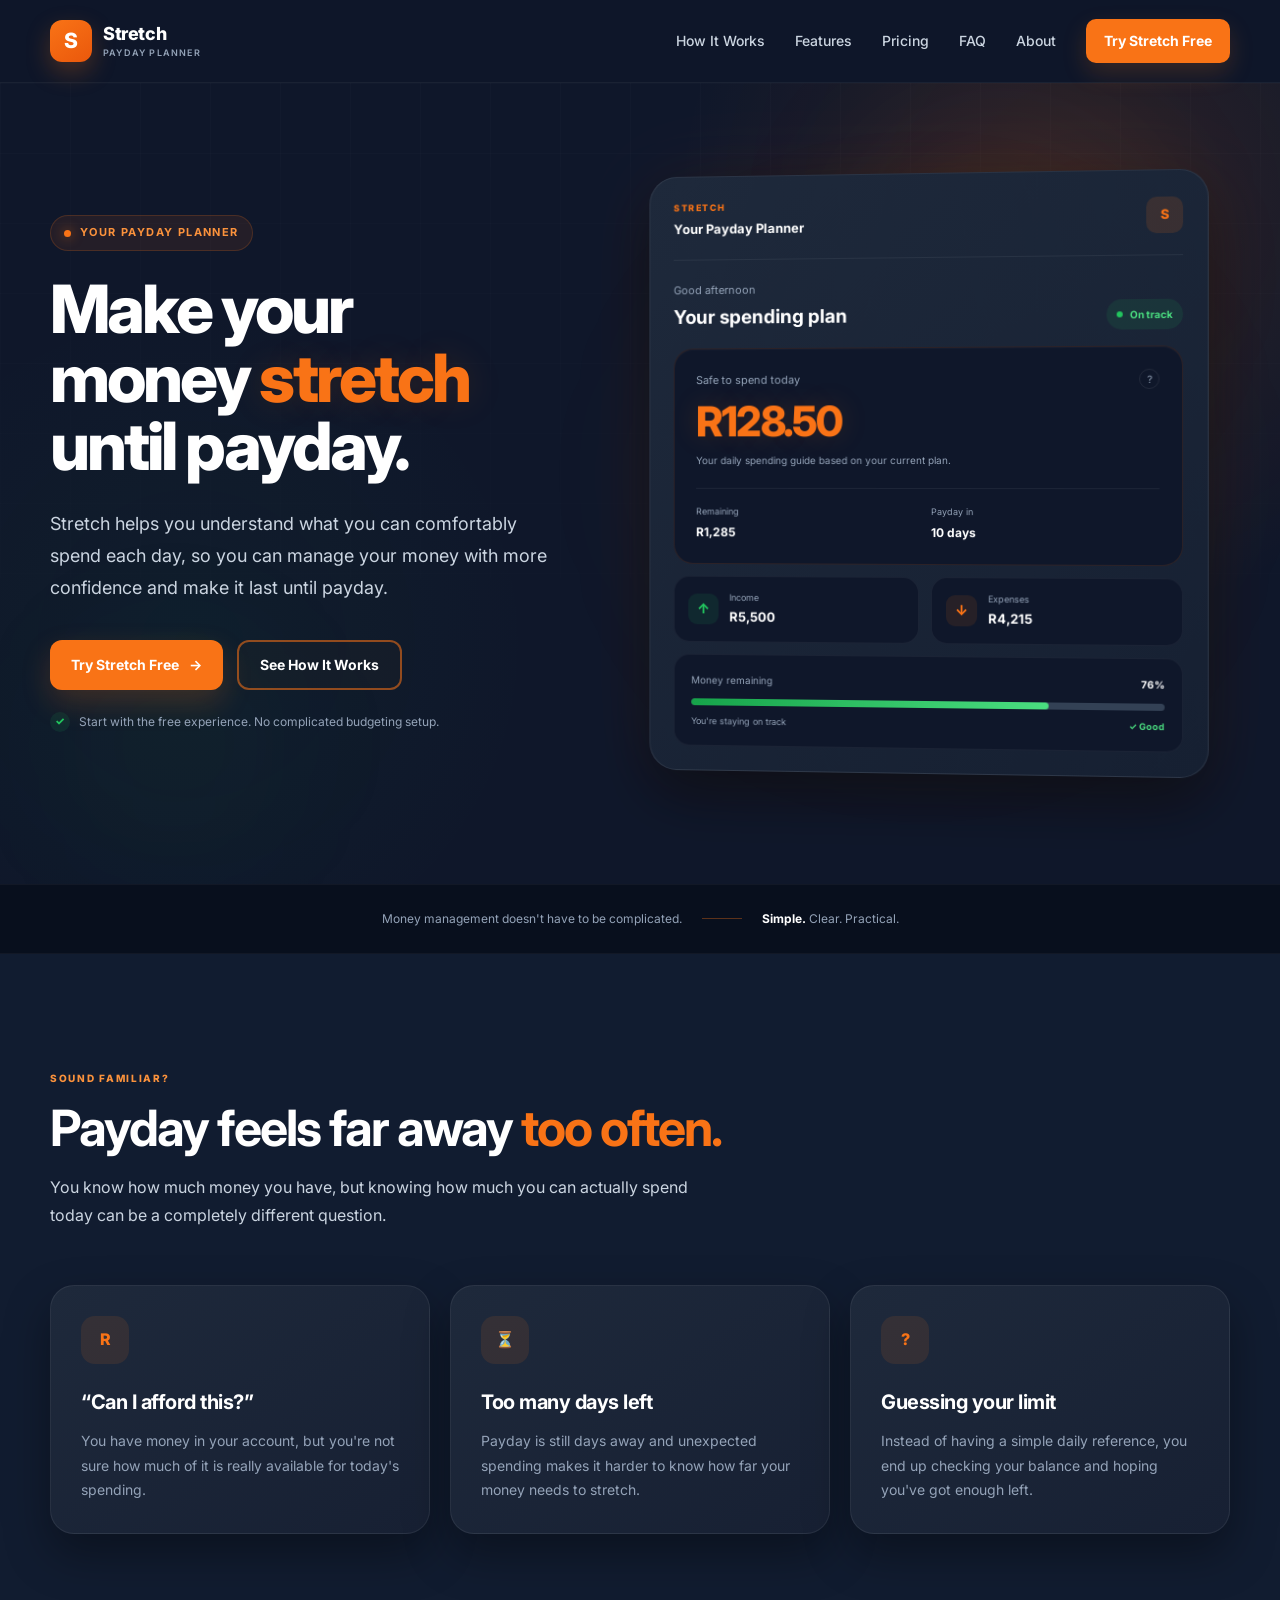
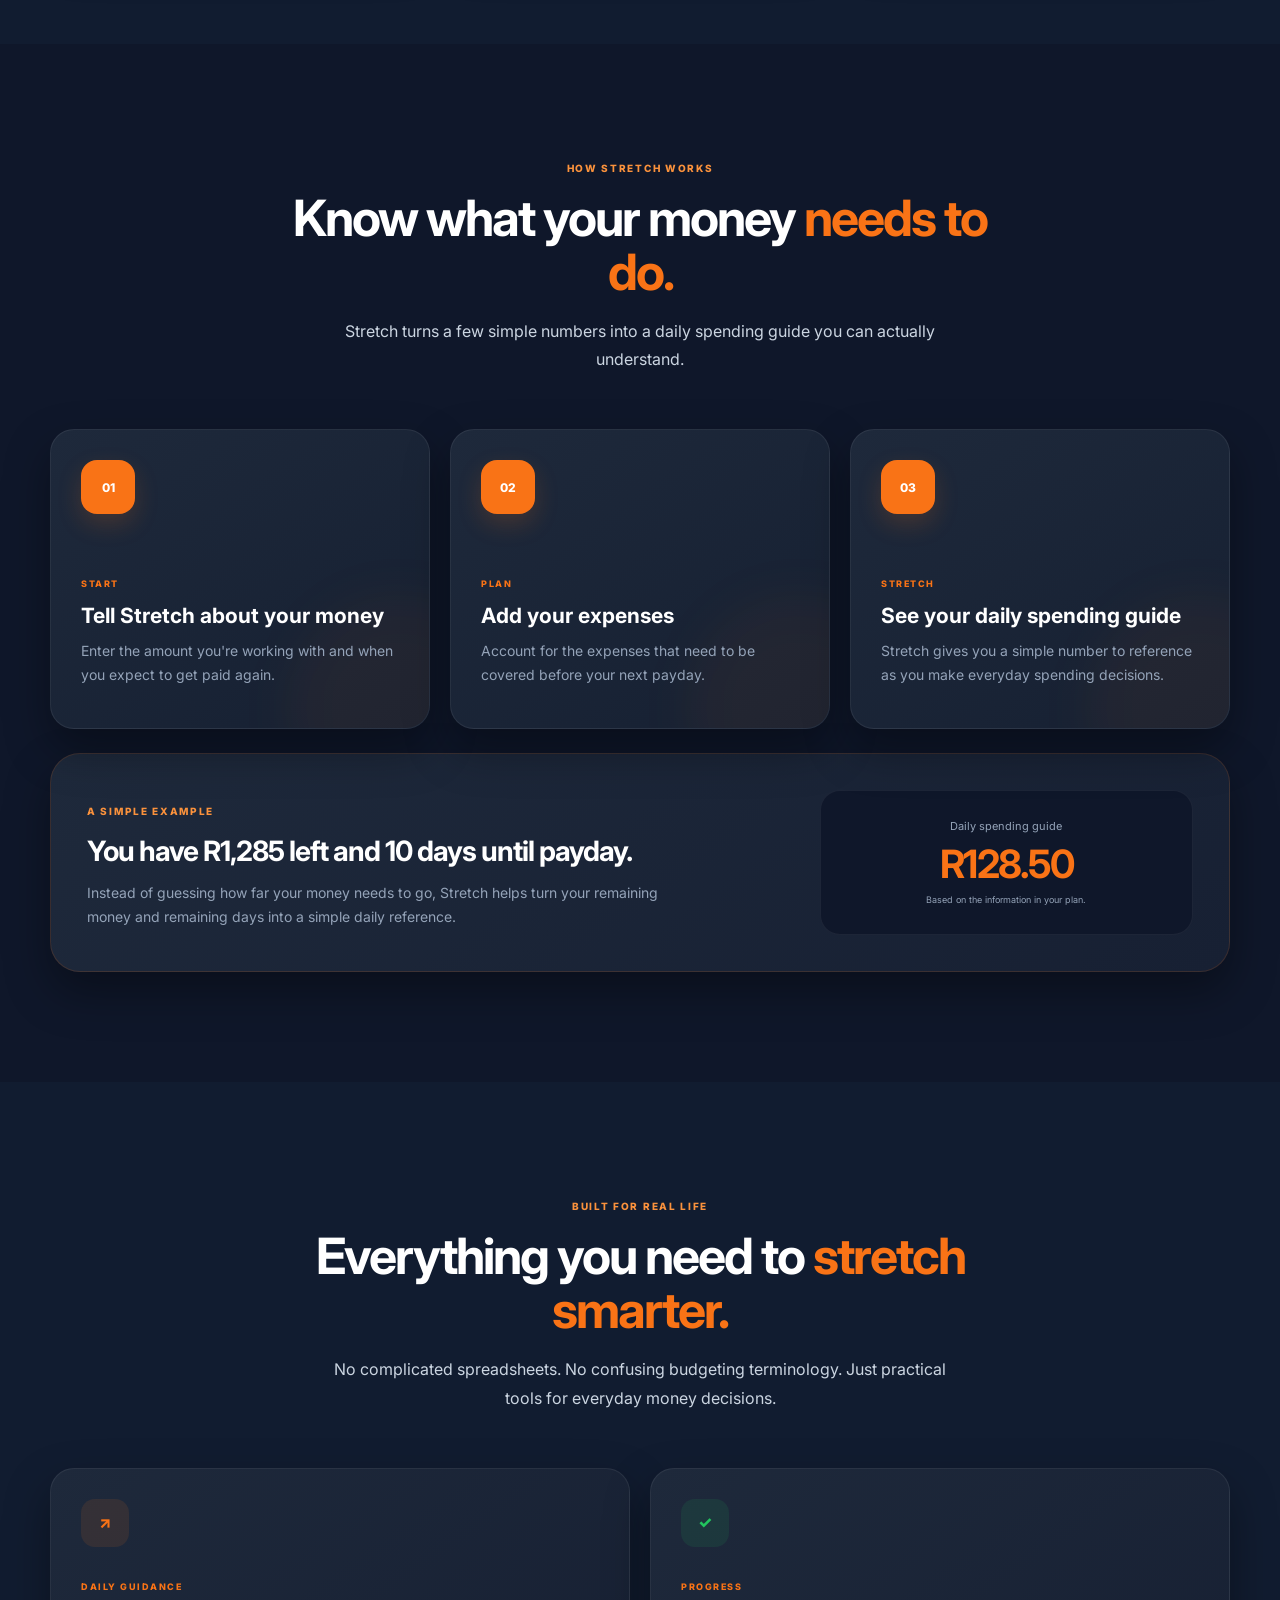
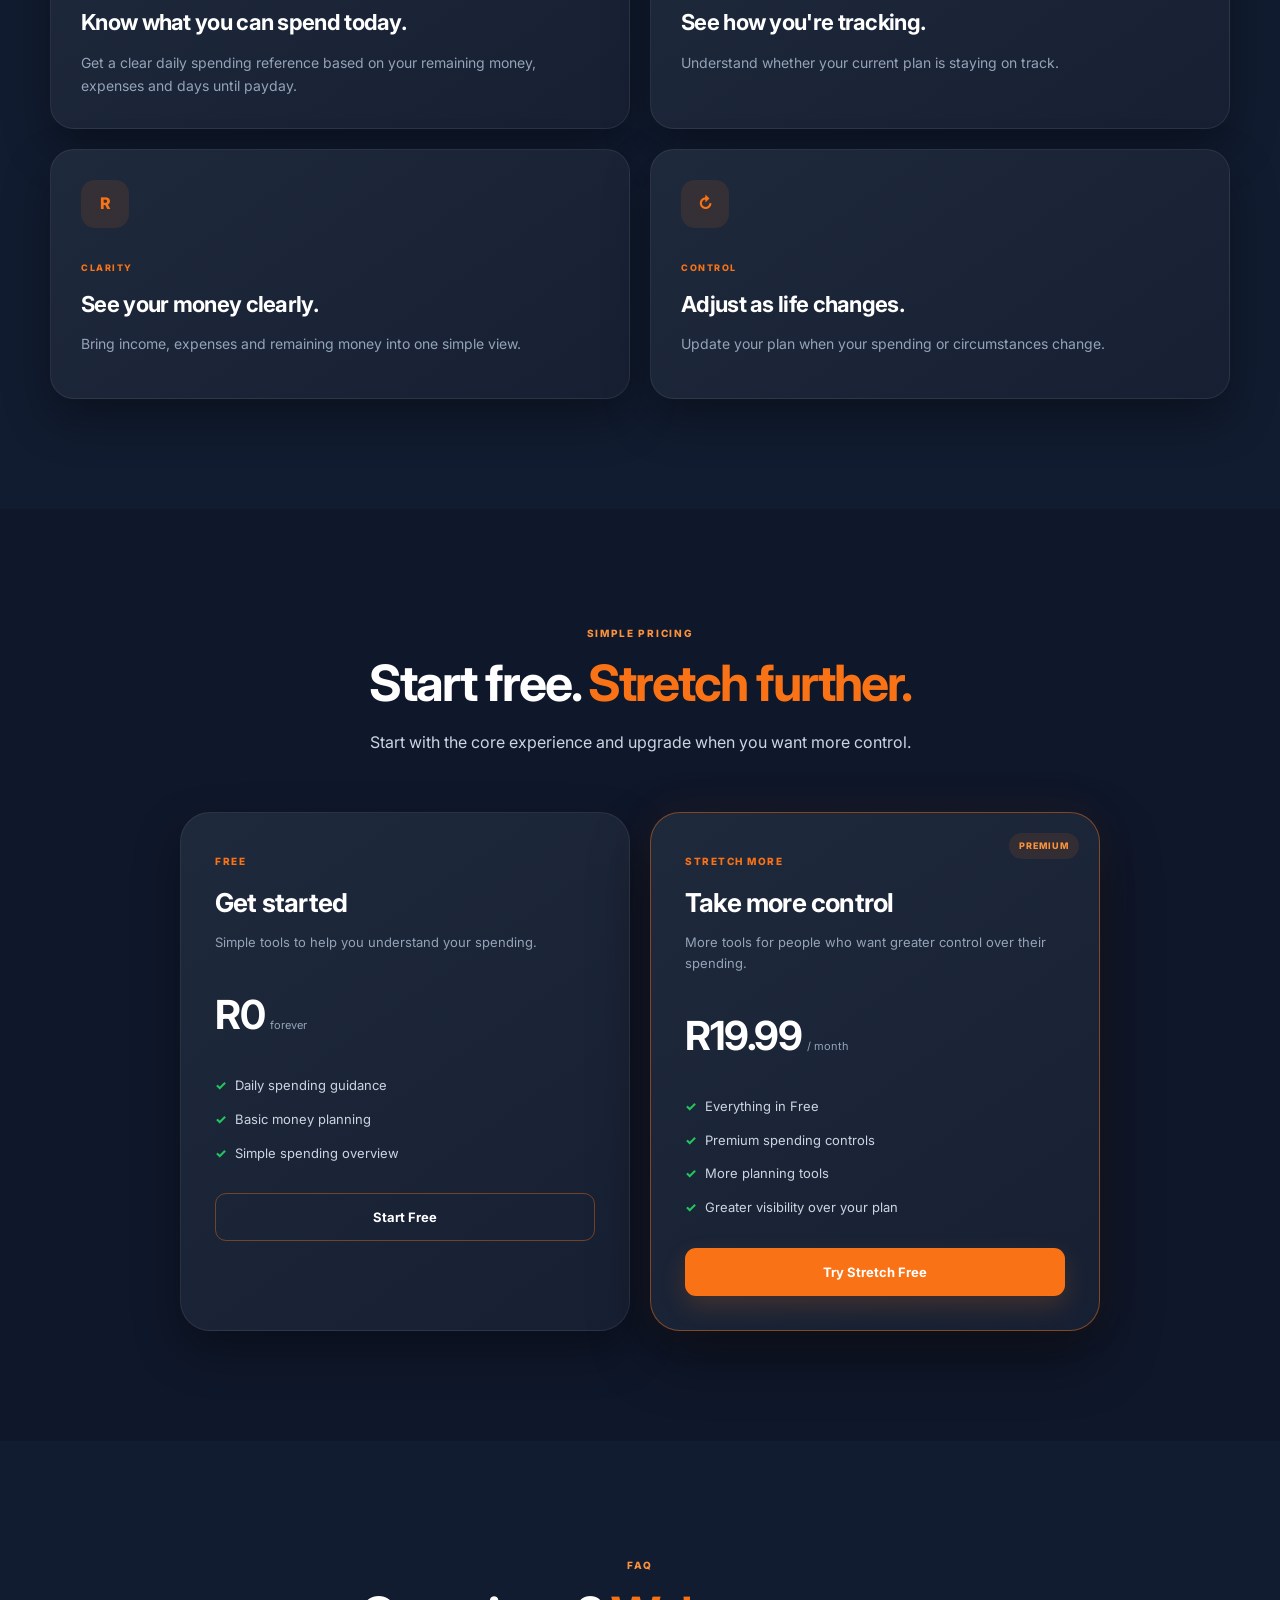
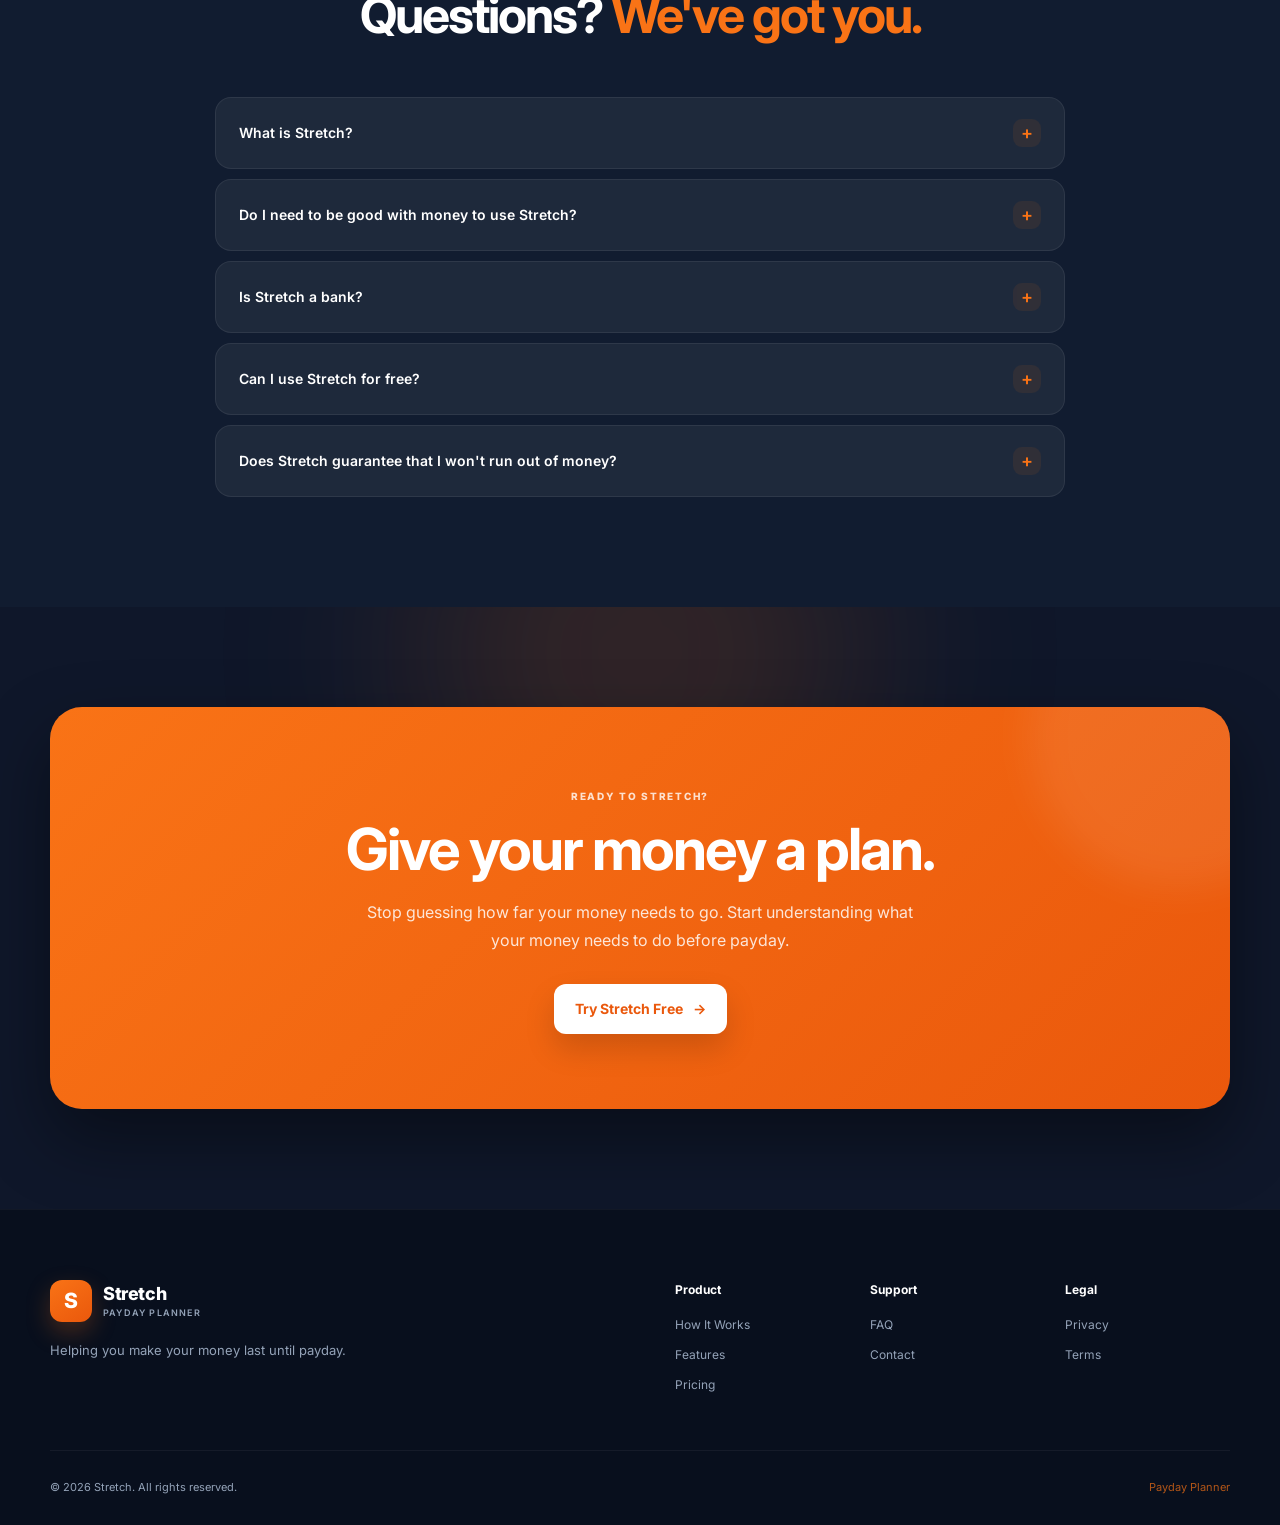
==== index.html @ c7604f18 "first commit" ====
<!DOCTYPE html>
<html lang="en">

<head>
    <meta charset="UTF-8">
    <meta name="viewport" content="width=device-width, initial-scale=1.0">

    <meta name="description" content="Stretch helps you manage your spending and make your money last until payday.">

    <meta name="keywords" content="Stretch, Payday Planner, budgeting app, money management, spending planner">

    <title>Stretch — Make Your Money Last Until Payday</title>

    <link rel="preconnect" href="https://fonts.googleapis.com">
    <link rel="preconnect" href="https://fonts.gstatic.com" crossorigin>

    <link href="https://fonts.googleapis.com/css2?family=Inter:wght@400;500;600;700;800&display=swap" rel="stylesheet">

    <link rel="stylesheet" href="css/style.css">
</head>

<body>

    <!-- =========================================
         HEADER
    ========================================== -->

    <header class="site-header" id="siteHeader">

        <div class="container nav-container">

            <a href="index.html" class="brand" aria-label="Stretch home">

                <span class="brand-mark">S</span>

                <span class="brand-text">
                    <strong>Stretch</strong>
                    <small>Payday Planner</small>
                </span>

            </a>

            <button class="menu-toggle" id="menuToggle" aria-label="Open navigation menu" aria-expanded="false"
                aria-controls="mainNav">
                <span></span>
                <span></span>
                <span></span>
            </button>

            <nav class="main-nav" id="mainNav">

                <a href="#how-it-works">How It Works</a>
                <a href="#features">Features</a>
                <a href="#pricing">Pricing</a>
                <a href="#faq">FAQ</a>

                <a href="#about">About</a>

                <a href="#try-stretch" class="nav-cta">
                    Try Stretch Free
                </a>

            </nav>

        </div>

    </header>


    <main>

        <!-- =========================================
             HERO
        ========================================== -->

        <section class="hero">

            <div class="hero-glow hero-glow-one"></div>
            <div class="hero-glow hero-glow-two"></div>

            <div class="container hero-grid">

                <div class="hero-content">

                    <div class="hero-badge">
                        <span class="badge-dot"></span>
                        YOUR PAYDAY PLANNER
                    </div>

                    <h1>
                        Make your money
                        <span>stretch</span>
                        until payday.
                    </h1>

                    <p class="hero-description">
                        Stretch helps you understand what you can comfortably
                        spend each day, so you can manage your money with
                        more confidence and make it last until payday.
                    </p>

                    <div class="hero-actions">

                        <a href="#try-stretch" class="btn btn-primary">
                            Try Stretch Free
                            <span>→</span>
                        </a>

                        <a href="#how-it-works" class="btn btn-secondary">
                            See How It Works
                        </a>

                    </div>

                    <div class="hero-trust">

                        <span class="trust-check">✓</span>

                        <span>
                            Start with the free experience. No complicated
                            budgeting setup.
                        </span>

                    </div>

                </div>


                <!-- =====================================
                     DASHBOARD PREVIEW
                ====================================== -->

                <div class="hero-visual">

                    <div class="dashboard-glow"></div>

                    <div class="dashboard-preview">

                        <div class="dashboard-topbar">

                            <div>
                                <span class="dashboard-label">
                                    STRETCH
                                </span>

                                <strong>
                                    Your Payday Planner
                                </strong>
                            </div>

                            <div class="dashboard-avatar">
                                S
                            </div>

                        </div>


                        <div class="dashboard-heading">

                            <div>
                                <span>Good afternoon</span>
                                <h3>Your spending plan</h3>
                            </div>

                            <span class="status-pill">
                                <span></span>
                                On track
                            </span>

                        </div>


                        <!-- Safe Spend Card -->

                        <div class="safe-spend-card">

                            <div class="safe-spend-header">

                                <span>
                                    Safe to spend today
                                </span>

                                <span class="info-icon">
                                    ?
                                </span>

                            </div>

                            <div class="safe-spend-value">
                                R128.50
                            </div>

                            <p>
                                Your daily spending guide based on
                                your current plan.
                            </p>

                            <div class="safe-spend-footer">

                                <div>
                                    <span>Remaining</span>
                                    <strong>R1,285</strong>
                                </div>

                                <div>
                                    <span>Payday in</span>
                                    <strong>10 days</strong>
                                </div>

                            </div>

                        </div>


                        <!-- Dashboard Stats -->

                        <div class="dashboard-stats">

                            <div class="mini-card">

                                <span class="mini-icon income-icon">
                                    ↑
                                </span>

                                <div>
                                    <small>Income</small>
                                    <strong>R5,500</strong>
                                </div>

                            </div>


                            <div class="mini-card">

                                <span class="mini-icon expense-icon">
                                    ↓
                                </span>

                                <div>
                                    <small>Expenses</small>
                                    <strong>R4,215</strong>
                                </div>

                            </div>

                        </div>


                        <!-- Progress -->

                        <div class="balance-card">

                            <div class="balance-header">

                                <span>
                                    Money remaining
                                </span>

                                <strong>
                                    76%
                                </strong>

                            </div>

                            <div class="progress-track">

                                <div class="progress-fill" style="width: 76%;"></div>

                            </div>

                            <div class="balance-footer">

                                <span>
                                    You're staying on track
                                </span>

                                <span class="positive">
                                    ✓ Good
                                </span>

                            </div>

                        </div>

                    </div>

                </div>

            </div>

        </section>


        <!-- =========================================
             TRUST / INTRO STRIP
        ========================================== -->

        <section class="intro-strip">

            <div class="container intro-strip-inner">

                <p>
                    Money management doesn't have to be complicated.
                </p>

                <div class="intro-line"></div>

                <span>
                    <strong>Simple.</strong>
                    Clear.
                    Practical.
                </span>

            </div>

        </section>


        <!-- =========================================
             PROBLEM SECTION
        ========================================== -->

        <section class="section problem-section" id="about">

            <div class="container">

                <div class="section-heading">

                    <span class="section-eyebrow">
                        SOUND FAMILIAR?
                    </span>

                    <h2>
                        Payday feels far away
                        <span>too often.</span>
                    </h2>

                    <p>
                        You know how much money you have, but knowing
                        how much you can actually spend today can be
                        a completely different question.
                    </p>

                </div>


                <div class="problem-grid">

                    <article class="problem-card">

                        <div class="problem-icon">
                            R
                        </div>

                        <h3>
                            “Can I afford this?”
                        </h3>

                        <p>
                            You have money in your account, but you're
                            not sure how much of it is really available
                            for today's spending.
                        </p>

                    </article>


                    <article class="problem-card">

                        <div class="problem-icon">
                            ⏳
                        </div>

                        <h3>
                            Too many days left
                        </h3>

                        <p>
                            Payday is still days away and unexpected
                            spending makes it harder to know how far
                            your money needs to stretch.
                        </p>

                    </article>


                    <article class="problem-card">

                        <div class="problem-icon">
                            ?
                        </div>

                        <h3>
                            Guessing your limit
                        </h3>

                        <p>
                            Instead of having a simple daily reference,
                            you end up checking your balance and hoping
                            you've got enough left.
                        </p>

                    </article>

                </div>

            </div>

        </section>


        <!-- =========================================
             HOW IT WORKS
        ========================================== -->

        <section class="section how-section" id="how-it-works">

            <div class="container">

                <div class="section-heading centered">

                    <span class="section-eyebrow">
                        HOW STRETCH WORKS
                    </span>

                    <h2>
                        Know what your money
                        <span>needs to do.</span>
                    </h2>

                    <p>
                        Stretch turns a few simple numbers into a
                        daily spending guide you can actually understand.
                    </p>

                </div>


                <div class="steps-grid">

                    <article class="step-card">

                        <div class="step-number">
                            01
                        </div>

                        <div class="step-content">

                            <span class="step-label">
                                START
                            </span>

                            <h3>
                                Tell Stretch about your money
                            </h3>

                            <p>
                                Enter the amount you're working with
                                and when you expect to get paid again.
                            </p>

                        </div>

                    </article>


                    <article class="step-card">

                        <div class="step-number">
                            02
                        </div>

                        <div class="step-content">

                            <span class="step-label">
                                PLAN
                            </span>

                            <h3>
                                Add your expenses
                            </h3>

                            <p>
                                Account for the expenses that need to
                                be covered before your next payday.
                            </p>

                        </div>

                    </article>


                    <article class="step-card">

                        <div class="step-number">
                            03
                        </div>

                        <div class="step-content">

                            <span class="step-label">
                                STRETCH
                            </span>

                            <h3>
                                See your daily spending guide
                            </h3>

                            <p>
                                Stretch gives you a simple number to
                                reference as you make everyday spending
                                decisions.
                            </p>

                        </div>

                    </article>

                </div>


                <!-- Example -->

                <div class="example-card">

                    <div class="example-content">

                        <span class="section-eyebrow">
                            A SIMPLE EXAMPLE
                        </span>

                        <h3>
                            You have R1,285 left
                            and 10 days until payday.
                        </h3>

                        <p>
                            Instead of guessing how far your money needs
                            to go, Stretch helps turn your remaining money
                            and remaining days into a simple daily reference.
                        </p>

                    </div>


                    <div class="example-result">

                        <span>
                            Daily spending guide
                        </span>

                        <strong>
                            R128.50
                        </strong>

                        <small>
                            Based on the information in your plan.
                        </small>

                    </div>

                </div>

            </div>

        </section>


        <!-- =========================================
             FEATURES
        ========================================== -->

        <section class="section features-section" id="features">

            <div class="container">

                <div class="section-heading centered">

                    <span class="section-eyebrow">
                        BUILT FOR REAL LIFE
                    </span>

                    <h2>
                        Everything you need to
                        <span>stretch smarter.</span>
                    </h2>

                    <p>
                        No complicated spreadsheets. No confusing
                        budgeting terminology. Just practical tools
                        for everyday money decisions.
                    </p>

                </div>


                <div class="features-grid">

                    <article class="feature-card feature-large">

                        <div class="feature-icon">
                            ↗
                        </div>

                        <span class="feature-label">
                            DAILY GUIDANCE
                        </span>

                        <h3>
                            Know what you can spend today.
                        </h3>

                        <p>
                            Get a clear daily spending reference based
                            on your remaining money, expenses and days
                            until payday.
                        </p>

                    </article>


                    <article class="feature-card">

                        <div class="feature-icon green">
                            ✓
                        </div>

                        <span class="feature-label">
                            PROGRESS
                        </span>

                        <h3>
                            See how you're tracking.
                        </h3>

                        <p>
                            Understand whether your current plan is
                            staying on track.
                        </p>

                    </article>


                    <article class="feature-card">

                        <div class="feature-icon">
                            R
                        </div>

                        <span class="feature-label">
                            CLARITY
                        </span>

                        <h3>
                            See your money clearly.
                        </h3>

                        <p>
                            Bring income, expenses and remaining money
                            into one simple view.
                        </p>

                    </article>


                    <article class="feature-card">

                        <div class="feature-icon">
                            ↻
                        </div>

                        <span class="feature-label">
                            CONTROL
                        </span>

                        <h3>
                            Adjust as life changes.
                        </h3>

                        <p>
                            Update your plan when your spending or
                            circumstances change.
                        </p>

                    </article>

                </div>

            </div>

        </section>


        <!-- =========================================
             PRICING
        ========================================== -->

        <section class="section pricing-section" id="pricing">

            <div class="container">

                <div class="section-heading centered">

                    <span class="section-eyebrow">
                        SIMPLE PRICING
                    </span>

                    <h2>
                        Start free.
                        <span>Stretch further.</span>
                    </h2>

                    <p>
                        Start with the core experience and upgrade when
                        you want more control.
                    </p>

                </div>


                <div class="pricing-grid">

                    <!-- Free -->

                    <article class="pricing-card">

                        <div class="pricing-header">

                            <span class="pricing-label">
                                FREE
                            </span>

                            <h3>
                                Get started
                            </h3>

                            <p>
                                Simple tools to help you understand
                                your spending.
                            </p>

                        </div>

                        <div class="price">
                            <strong>R0</strong>
                            <span>forever</span>
                        </div>

                        <ul>

                            <li>
                                <span>✓</span>
                                Daily spending guidance
                            </li>

                            <li>
                                <span>✓</span>
                                Basic money planning
                            </li>

                            <li>
                                <span>✓</span>
                                Simple spending overview
                            </li>

                        </ul>

                        <a href="#try-stretch" class="pricing-button secondary">
                            Start Free
                        </a>

                    </article>


                    <!-- Premium -->

                    <article class="pricing-card premium">

                        <div class="premium-badge">
                            PREMIUM
                        </div>

                        <div class="pricing-header">

                            <span class="pricing-label">
                                STRETCH MORE
                            </span>

                            <h3>
                                Take more control
                            </h3>

                            <p>
                                More tools for people who want
                                greater control over their spending.
                            </p>

                        </div>

                        <div class="price">
                            <strong>R19.99</strong>
                            <span>/ month</span>
                        </div>

                        <ul>

                            <li>
                                <span>✓</span>
                                Everything in Free
                            </li>

                            <li>
                                <span>✓</span>
                                Premium spending controls
                            </li>

                            <li>
                                <span>✓</span>
                                More planning tools
                            </li>

                            <li>
                                <span>✓</span>
                                Greater visibility over your plan
                            </li>

                        </ul>

                        <a href="#try-stretch" class="pricing-button primary">
                            Try Stretch Free
                        </a>

                    </article>

                </div>

            </div>

        </section>


        <!-- =========================================
             FAQ
        ========================================== -->

        <section class="section faq-section" id="faq">

            <div class="container faq-container">

                <div class="section-heading centered">

                    <span class="section-eyebrow">
                        FAQ
                    </span>

                    <h2>
                        Questions?
                        <span>We've got you.</span>
                    </h2>

                </div>


                <div class="faq-list">

                    <div class="faq-item">

                        <button class="faq-question">

                            <span>
                                What is Stretch?
                            </span>

                            <span class="faq-icon">
                                +
                            </span>

                        </button>

                        <div class="faq-answer">

                            <p>
                                Stretch is a payday planning tool that
                                helps you understand how much you can
                                spend each day while working towards
                                your next payday.
                            </p>

                        </div>

                    </div>


                    <div class="faq-item">

                        <button class="faq-question">

                            <span>
                                Do I need to be good with money to use Stretch?
                            </span>

                            <span class="faq-icon">
                                +
                            </span>

                        </button>

                        <div class="faq-answer">

                            <p>
                                No. Stretch is designed to keep things
                                simple. You provide the information you
                                know, and the app turns it into an easier
                                daily spending reference.
                            </p>

                        </div>

                    </div>


                    <div class="faq-item">

                        <button class="faq-question">

                            <span>
                                Is Stretch a bank?
                            </span>

                            <span class="faq-icon">
                                +
                            </span>

                        </button>

                        <div class="faq-answer">

                            <p>
                                No. Stretch is a money planning tool.
                                It does not replace your bank account or
                                provide banking services.
                            </p>

                        </div>

                    </div>


                    <div class="faq-item">

                        <button class="faq-question">

                            <span>
                                Can I use Stretch for free?
                            </span>

                            <span class="faq-icon">
                                +
                            </span>

                        </button>

                        <div class="faq-answer">

                            <p>
                                Yes. Stretch includes a free experience
                                designed to help you start planning your
                                spending without committing to a subscription.
                            </p>

                        </div>

                    </div>


                    <div class="faq-item">

                        <button class="faq-question">

                            <span>
                                Does Stretch guarantee that I won't run out of money?
                            </span>

                            <span class="faq-icon">
                                +
                            </span>

                        </button>

                        <div class="faq-answer">

                            <p>
                                No. Stretch provides calculations and
                                spending guidance based on the information
                                you enter. Your actual spending and financial
                                circumstances can change, so the guidance
                                should be used as a planning reference.
                            </p>

                        </div>

                    </div>

                </div>

            </div>

        </section>


        <!-- =========================================
             FINAL CTA
        ========================================== -->

        <section class="cta-section" id="try-stretch">

            <div class="cta-glow"></div>

            <div class="container">

                <div class="cta-card">

                    <div class="cta-content">

                        <span class="section-eyebrow">
                            READY TO STRETCH?
                        </span>

                        <h2>
                            Give your money
                            <span>a plan.</span>
                        </h2>

                        <p>
                            Stop guessing how far your money needs to go.
                            Start understanding what your money needs to
                            do before payday.
                        </p>

                        <a href="#" class="btn btn-white">
                            Try Stretch Free
                            <span>→</span>
                        </a>

                    </div>

                </div>

            </div>

        </section>

    </main>


    <!-- =========================================
         FOOTER
    ========================================== -->

    <footer class="site-footer">

        <div class="container footer-main">

            <div class="footer-brand">

                <a href="index.html" class="brand">

                    <span class="brand-mark">
                        S
                    </span>

                    <span class="brand-text">

                        <strong>
                            Stretch
                        </strong>

                        <small>
                            Payday Planner
                        </small>

                    </span>

                </a>

                <p>
                    Helping you make your money last until payday.
                </p>

            </div>


            <div class="footer-links">

                <div>

                    <h4>
                        Product
                    </h4>

                    <a href="#how-it-works">
                        How It Works
                    </a>

                    <a href="#features">
                        Features
                    </a>

                    <a href="#pricing">
                        Pricing
                    </a>

                </div>


                <div>

                    <h4>
                        Support
                    </h4>

                    <a href="#faq">
                        FAQ
                    </a>

                    <a href="#">
                        Contact
                    </a>

                </div>


                <div>

                    <h4>
                        Legal
                    </h4>

                    <a href="#">
                        Privacy
                    </a>

                    <a href="#">
                        Terms
                    </a>

                </div>

            </div>

        </div>


        <div class="container footer-bottom">

            <p>
                © 2026 Stretch. All rights reserved.
            </p>

            <span>
                Payday Planner
            </span>

        </div>

    </footer>


    <script src="js/main.js"></script>

</body>

</html>
---- css/style.css ----
/* =========================================
   STRETCH MARKETING WEBSITE
   GLOBAL STYLES
========================================= */

:root {

    --stretch-bg: #0f172a;
    --stretch-bg-deep: #080f1d;
    --stretch-bg-alt: #111c30;

    --stretch-surface: #1e293b;
    --stretch-surface-alt: #182233;
    --stretch-surface-dark: #162032;

    --stretch-border: rgba(255, 255, 255, 0.07);
    --stretch-border-strong: rgba(255, 255, 255, 0.12);

    --stretch-orange: #f97316;
    --stretch-orange-dark: #ea580c;

    --stretch-success: #22c55e;
    --stretch-success-light: #4ade80;

    --stretch-white: #ffffff;
    --stretch-text: #cbd5e1;
    --stretch-muted: #94a3b8;

    --stretch-track: #334155;

    --container: 1180px;

    --radius-sm: 12px;
    --radius-md: 18px;
    --radius-lg: 24px;
    --radius-xl: 30px;

    --shadow-card:
        0 20px 45px rgba(0, 0, 0, 0.35);

    --shadow-heavy:
        0 25px 60px rgba(0, 0, 0, 0.45);

    --transition:
        0.3s ease;
}


/* =========================================
   RESET
========================================= */

* {
    margin: 0;
    padding: 0;
    box-sizing: border-box;
}

html {
    scroll-behavior: smooth;
}

body {
    font-family: "Inter", sans-serif;
    background: var(--stretch-bg);
    color: var(--stretch-white);
    line-height: 1.6;
    overflow-x: hidden;
}

body.menu-open {
    overflow: hidden;
}

a {
    color: inherit;
    text-decoration: none;
}

button,
input,
textarea,
select {
    font: inherit;
}

button {
    border: none;
    cursor: pointer;
}

img {
    max-width: 100%;
    display: block;
}

.container {
    width: min(
        calc(100% - 40px),
        var(--container)
    );

    margin-inline: auto;
}


/* =========================================
   HEADER
========================================= */

.site-header {
    position: sticky;
    top: 0;
    z-index: 1000;

    background:
        rgba(15, 23, 42, 0.88);

    border-bottom:
        1px solid rgba(255, 255, 255, 0.05);

    backdrop-filter: blur(18px);
    -webkit-backdrop-filter: blur(18px);

    transition: var(--transition);
}

.site-header.scrolled {
    background:
        rgba(8, 15, 29, 0.96);

    box-shadow:
        0 10px 35px rgba(0, 0, 0, 0.25);
}

.nav-container {
    min-height: 82px;

    display: flex;
    align-items: center;
    justify-content: space-between;
}


/* =========================================
   BRAND
========================================= */

.brand {
    display: inline-flex;
    align-items: center;
    gap: 11px;
}

.brand-mark {
    width: 42px;
    height: 42px;

    display: grid;
    place-items: center;

    border-radius: 12px;

    background:
        linear-gradient(
            145deg,
            var(--stretch-orange),
            var(--stretch-orange-dark)
        );

    color: var(--stretch-white);

    font-size: 21px;
    font-weight: 800;

    box-shadow:
        0 10px 25px rgba(249, 115, 22, 0.25);
}

.brand-text {
    display: flex;
    flex-direction: column;
    line-height: 1.05;
}

.brand-text strong {
    font-size: 18px;
    font-weight: 800;
    letter-spacing: -0.4px;
}

.brand-text small {
    margin-top: 4px;

    color: var(--stretch-muted);

    font-size: 9px;
    font-weight: 600;

    letter-spacing: 1.2px;
    text-transform: uppercase;
}


/* =========================================
   NAVIGATION
========================================= */

.main-nav {
    display: flex;
    align-items: center;
    gap: 30px;
}

.main-nav a {
    position: relative;

    color: var(--stretch-text);

    font-size: 14px;
    font-weight: 500;

    transition: var(--transition);
}

.main-nav a:not(.nav-cta)::after {
    content: "";

    position: absolute;

    left: 0;
    bottom: -8px;

    width: 0;
    height: 2px;

    border-radius: 10px;

    background: var(--stretch-orange);

    transition: var(--transition);
}

.main-nav a:hover {
    color: var(--stretch-white);
}

.main-nav a:not(.nav-cta):hover::after {
    width: 100%;
}

.nav-cta {
    padding: 11px 18px;

    border-radius: 10px;

    background: var(--stretch-orange);

    color: var(--stretch-white) !important;

    font-weight: 700 !important;

    box-shadow:
        0 10px 25px rgba(249, 115, 22, 0.18);

    transition: var(--transition);
}

.nav-cta:hover {
    transform: translateY(-2px);

    background: var(--stretch-orange-dark);

    box-shadow:
        0 14px 30px rgba(249, 115, 22, 0.28);
}


/* =========================================
   MOBILE MENU
========================================= */

.menu-toggle {
    display: none;

    width: 44px;
    height: 44px;

    border-radius: 10px;

    background: var(--stretch-surface);

    border:
        1px solid var(--stretch-border);

    flex-direction: column;
    align-items: center;
    justify-content: center;

    gap: 5px;
}

.menu-toggle span {
    width: 20px;
    height: 2px;

    border-radius: 10px;

    background: var(--stretch-white);

    transition: var(--transition);
}

.menu-toggle.active span:nth-child(1) {
    transform:
        translateY(7px)
        rotate(45deg);
}

.menu-toggle.active span:nth-child(2) {
    opacity: 0;
}

.menu-toggle.active span:nth-child(3) {
    transform:
        translateY(-7px)
        rotate(-45deg);
}


/* =========================================
   HERO
========================================= */

.hero {
    position: relative;

    min-height: 760px;

    display: flex;
    align-items: center;

    padding:
        90px 0
        110px;

    overflow: hidden;

    background:
        radial-gradient(
            circle at 85% 15%,
            rgba(249, 115, 22, 0.12),
            transparent 32%
        ),

        radial-gradient(
            circle at 15% 70%,
            rgba(34, 197, 94, 0.04),
            transparent 28%
        ),

        var(--stretch-bg);
}

.hero::before {
    content: "";

    position: absolute;

    inset: 0;

    background-image:
        linear-gradient(
            rgba(255,255,255,0.025) 1px,
            transparent 1px
        ),
        linear-gradient(
            90deg,
            rgba(255,255,255,0.025) 1px,
            transparent 1px
        );

    background-size: 70px 70px;

    mask-image:
        linear-gradient(
            to bottom,
            rgba(0,0,0,0.65),
            transparent
        );

    pointer-events: none;
}

.hero-glow {
    position: absolute;

    border-radius: 50%;

    filter: blur(70px);

    pointer-events: none;
}

.hero-glow-one {
    width: 300px;
    height: 300px;

    top: 40px;
    right: 10%;

    background:
        rgba(249, 115, 22, 0.09);
}

.hero-glow-two {
    width: 220px;
    height: 220px;

    bottom: 30px;
    left: 5%;

    background:
        rgba(34, 197, 94, 0.035);
}

.hero-grid {
    position: relative;
    z-index: 2;

    display: grid;

    grid-template-columns:
        minmax(0, 0.9fr)
        minmax(0, 1.1fr);

    align-items: center;

    gap: 70px;
}

.hero-content {
    max-width: 620px;
}

.hero-badge {
    width: fit-content;

    display: inline-flex;
    align-items: center;
    gap: 9px;

    margin-bottom: 24px;
    padding: 8px 13px;

    border:
        1px solid rgba(249, 115, 22, 0.18);

    border-radius: 999px;

    background:
        rgba(249, 115, 22, 0.09);

    color:
        #fb923c;

    font-size: 11px;
    font-weight: 700;

    letter-spacing: 1.4px;
}

.badge-dot {
    width: 7px;
    height: 7px;

    border-radius: 50%;

    background:
        var(--stretch-orange);

    box-shadow:
        0 0 12px
        rgba(249, 115, 22, 0.65);
}

.hero h1 {
    max-width: 680px;

    font-size: clamp(48px, 5.2vw, 68px);

    line-height: 1.03;

    letter-spacing: -3px;

    font-weight: 800;
}

.hero h1 span {
    color: var(--stretch-orange);

    text-shadow:
        0 0 35px rgba(249, 115, 22, 0.15);
}

.hero-description {
    max-width: 580px;

    margin-top: 27px;

    color: var(--stretch-text);

    font-size: 18px;

    line-height: 1.8;
}

.hero-actions {
    display: flex;
    align-items: center;
    gap: 14px;

    margin-top: 35px;
}

.btn {
    min-height: 50px;

    display: inline-flex;
    align-items: center;
    justify-content: center;
    gap: 10px;

    padding: 0 21px;

    border-radius: 12px;

    font-size: 14px;
    font-weight: 700;

    transition: var(--transition);
}

.btn-primary {
    background: var(--stretch-orange);

    color: var(--stretch-white);

    box-shadow:
        0 12px 30px rgba(249, 115, 22, 0.2);
}

.btn-primary:hover {
    transform: translateY(-3px);

    background:
        var(--stretch-orange-dark);

    box-shadow:
        0 17px 35px rgba(249, 115, 22, 0.32);
}

.btn-secondary {
    border:
        2px solid rgba(249, 115, 22, 0.55);

    color: var(--stretch-white);

    background:
        rgba(249, 115, 22, 0.025);
}

.btn-secondary:hover {
    transform: translateY(-3px);

    background:
        rgba(249, 115, 22, 0.1);

    border-color:
        var(--stretch-orange);
}

.hero-trust {
    display: flex;
    align-items: center;
    gap: 9px;

    margin-top: 22px;

    color: var(--stretch-muted);

    font-size: 12px;
}

.trust-check {
    width: 20px;
    height: 20px;

    display: grid;
    place-items: center;

    border-radius: 50%;

    background:
        rgba(34, 197, 94, 0.1);

    color:
        var(--stretch-success);

    font-size: 11px;
    font-weight: 800;
}


/* =========================================
   HERO DASHBOARD PREVIEW
========================================= */

.hero-visual {
    position: relative;

    display: flex;
    justify-content: center;
}

.dashboard-glow {
    position: absolute;

    width: 70%;
    height: 65%;

    top: 18%;
    left: 15%;

    border-radius: 50%;

    background:
        rgba(249, 115, 22, 0.14);

    filter: blur(80px);
}

.dashboard-preview {
    position: relative;
    z-index: 2;

    width: min(100%, 560px);

    padding: 24px;

    border:
        1px solid rgba(255,255,255,0.08);

    border-radius: 28px;

    background:
        linear-gradient(
            145deg,
            #1e293b,
            #162032
        );

    box-shadow:
        var(--shadow-heavy),

        0 0 80px
        rgba(249, 115, 22, 0.08);

    transform:
        perspective(1000px)
        rotateY(-3deg);

    animation:
        dashboardFloat 7s ease-in-out infinite;
}

@keyframes dashboardFloat {

    0%,
    100% {
        transform:
            perspective(1000px)
            rotateY(-3deg)
            translateY(0);
    }

    50% {
        transform:
            perspective(1000px)
            rotateY(-3deg)
            translateY(-8px);
    }
}

.dashboard-topbar {
    display: flex;
    align-items: center;
    justify-content: space-between;

    padding-bottom: 20px;

    border-bottom:
        1px solid rgba(255,255,255,0.06);
}

.dashboard-topbar div:first-child {
    display: flex;
    flex-direction: column;
    gap: 4px;
}

.dashboard-label {
    color: var(--stretch-orange);

    font-size: 9px;
    font-weight: 800;

    letter-spacing: 1.5px;
}

.dashboard-topbar strong {
    color: var(--stretch-white);

    font-size: 13px;
}

.dashboard-avatar {
    width: 36px;
    height: 36px;

    display: grid;
    place-items: center;

    border-radius: 10px;

    background:
        rgba(249, 115, 22, 0.13);

    color: var(--stretch-orange);

    font-size: 13px;
    font-weight: 800;
}

.dashboard-heading {
    display: flex;
    align-items: flex-end;
    justify-content: space-between;

    gap: 20px;

    margin:
        22px 0 16px;
}

.dashboard-heading > div {
    display: flex;
    flex-direction: column;
    gap: 3px;
}

.dashboard-heading span:first-child {
    color: var(--stretch-muted);

    font-size: 11px;
}

.dashboard-heading h3 {
    color: var(--stretch-white);

    font-size: 19px;
}

.status-pill {
    display: inline-flex;
    align-items: center;
    gap: 7px;

    padding: 7px 10px;

    border-radius: 999px;

    background:
        rgba(34,197,94,0.1);

    color:
        var(--stretch-success-light);

    font-size: 10px;
    font-weight: 700;
}

.status-pill span {
    width: 6px;
    height: 6px;

    border-radius: 50%;

    background:
        var(--stretch-success);
}


/* Safe Spend */

.safe-spend-card {
    padding: 22px;

    border:
        1px solid rgba(249,115,22,0.12);

    border-radius: 20px;

    background:
        #0f172a;

    box-shadow:
        inset 0 1px 0
        rgba(255,255,255,0.025);
}

.safe-spend-header {
    display: flex;
    align-items: center;
    justify-content: space-between;

    color: var(--stretch-muted);

    font-size: 11px;
}

.info-icon {
    width: 20px;
    height: 20px;

    display: grid;
    place-items: center;

    border:
        1px solid rgba(255,255,255,0.08);

    border-radius: 50%;

    color: var(--stretch-muted);

    font-size: 10px;
}

.safe-spend-value {
    margin-top: 10px;

    color: var(--stretch-orange);

    font-size: 42px;
    font-weight: 800;

    line-height: 1;

    letter-spacing: -1.8px;

    text-shadow:
        0 0 28px
        rgba(249,115,22,0.18);
}

.safe-spend-card p {
    margin-top: 10px;

    color: var(--stretch-muted);

    font-size: 10px;

    line-height: 1.6;
}

.safe-spend-footer {
    display: grid;
    grid-template-columns: 1fr 1fr;

    gap: 12px;

    margin-top: 20px;
    padding-top: 16px;

    border-top:
        1px solid rgba(255,255,255,0.06);
}

.safe-spend-footer div {
    display: flex;
    flex-direction: column;
    gap: 3px;
}

.safe-spend-footer span {
    color: var(--stretch-muted);

    font-size: 9px;
}

.safe-spend-footer strong {
    color: var(--stretch-white);

    font-size: 12px;
}


/* Mini Stats */

.dashboard-stats {
    display: grid;

    grid-template-columns: 1fr 1fr;

    gap: 12px;

    margin-top: 12px;
}

.mini-card {
    display: flex;
    align-items: center;
    gap: 11px;

    padding: 14px;

    border-radius: 16px;

    background:
        #0f172a;

    border:
        1px solid rgba(255,255,255,0.05);
}

.mini-card div {
    display: flex;
    flex-direction: column;
    gap: 2px;
}

.mini-card small {
    color: var(--stretch-muted);

    font-size: 9px;
}

.mini-card strong {
    color: var(--stretch-white);

    font-size: 13px;
}

.mini-icon {
    width: 31px;
    height: 31px;

    display: grid;
    place-items: center;

    border-radius: 9px;

    font-size: 14px;
    font-weight: 800;
}

.income-icon {
    background:
        rgba(34,197,94,0.1);

    color:
        var(--stretch-success);
}

.expense-icon {
    background:
        rgba(249,115,22,0.1);

    color:
        var(--stretch-orange);
}


/* Balance */

.balance-card {
    margin-top: 12px;
    padding: 17px;

    border-radius: 16px;

    background:
        #0f172a;

    border:
        1px solid rgba(255,255,255,0.05);
}

.balance-header,
.balance-footer {
    display: flex;
    align-items: center;
    justify-content: space-between;
}

.balance-header {
    color: var(--stretch-muted);

    font-size: 10px;
}

.balance-header strong {
    color: var(--stretch-white);
}

.progress-track {
    width: 100%;
    height: 7px;

    margin-top: 11px;

    overflow: hidden;

    border-radius: 999px;

    background:
        var(--stretch-track);
}

.progress-fill {
    height: 100%;

    border-radius: inherit;

    background:
        linear-gradient(
            90deg,
            #16a34a,
            var(--stretch-success-light)
        );
}

.balance-footer {
    margin-top: 9px;

    color: var(--stretch-muted);

    font-size: 9px;
}

.positive {
    color: var(--stretch-success-light);
    font-weight: 700;
}


/* =========================================
   INTRO STRIP
========================================= */

.intro-strip {
    padding: 24px 0;

    background:
        var(--stretch-bg-deep);

    border-top:
        1px solid rgba(255,255,255,0.04);

    border-bottom:
        1px solid rgba(255,255,255,0.04);
}

.intro-strip-inner {
    display: flex;
    align-items: center;
    justify-content: center;
    gap: 20px;

    color: var(--stretch-muted);

    font-size: 12px;

    text-align: center;
}

.intro-strip-inner strong {
    color: var(--stretch-white);
}

.intro-line {
    width: 40px;
    height: 1px;

    background:
        rgba(249,115,22,0.35);
}


/* =========================================
   SECTIONS
========================================= */

.section {
    position: relative;

    padding: 110px 0;
}

.problem-section,
.features-section,
.faq-section {
    background:
        var(--stretch-bg-alt);
}

.how-section,
.pricing-section {
    background:
        var(--stretch-bg);
}

.section-heading {
    max-width: 720px;

    margin-bottom: 55px;
}

.section-heading.centered {
    margin-inline: auto;

    text-align: center;
}

.section-eyebrow {
    display: inline-block;

    margin-bottom: 15px;

    color:
        #fb923c;

    font-size: 10px;
    font-weight: 800;

    letter-spacing: 1.7px;
}

.section-heading h2 {
    color: var(--stretch-white);

    font-size: clamp(35px, 4vw, 50px);

    line-height: 1.08;

    letter-spacing: -2px;
}

.section-heading h2 span {
    color: var(--stretch-orange);
}

.section-heading p {
    max-width: 650px;

    margin-top: 18px;

    color: var(--stretch-text);

    font-size: 16px;

    line-height: 1.8;
}

.section-heading.centered p {
    margin-inline: auto;
}


/* =========================================
   PROBLEM CARDS
========================================= */

.problem-grid {
    display: grid;

    grid-template-columns:
        repeat(3, 1fr);

    gap: 20px;
}

.problem-card {
    padding: 30px;

    border:
        1px solid var(--stretch-border);

    border-radius: var(--radius-lg);

    background:
        linear-gradient(
            145deg,
            #1e293b,
            #172033
        );

    box-shadow:
        var(--shadow-card);

    transition: var(--transition);
}

.problem-card:hover {
    transform: translateY(-8px);

    border-color:
        rgba(249,115,22,0.3);

    box-shadow:
        var(--shadow-heavy),
        0 0 30px
        rgba(249,115,22,0.05);
}

.problem-icon {
    width: 48px;
    height: 48px;

    display: grid;
    place-items: center;

    margin-bottom: 22px;

    border-radius: 14px;

    background:
        rgba(249,115,22,0.1);

    color:
        var(--stretch-orange);

    font-size: 16px;
    font-weight: 800;
}

.problem-card h3 {
    font-size: 20px;

    letter-spacing: -0.5px;
}

.problem-card p {
    margin-top: 11px;

    color: var(--stretch-muted);

    font-size: 14px;

    line-height: 1.75;
}


/* =========================================
   HOW IT WORKS
========================================= */

.steps-grid {
    display: grid;

    grid-template-columns:
        repeat(3, 1fr);

    gap: 20px;
}

.step-card {
    position: relative;

    min-height: 300px;

    padding: 30px;

    overflow: hidden;

    border:
        1px solid var(--stretch-border);

    border-radius: var(--radius-lg);

    background:
        linear-gradient(
            145deg,
            #1e293b,
            #162032
        );

    box-shadow:
        var(--shadow-card);

    transition: var(--transition);
}

.step-card:hover {
    transform: translateY(-8px);

    border-color:
        rgba(249,115,22,0.3);
}

.step-number {
    width: 54px;
    height: 54px;

    display: grid;
    place-items: center;

    margin-bottom: 55px;

    border-radius: 16px;

    background:
        var(--stretch-orange);

    color: var(--stretch-white);

    font-size: 12px;
    font-weight: 800;

    box-shadow:
        0 10px 25px
        rgba(249,115,22,0.18);
}

.step-content {
    position: relative;
    z-index: 2;
}

.step-label {
    color: var(--stretch-orange);

    font-size: 9px;
    font-weight: 800;

    letter-spacing: 1.5px;
}

.step-card h3 {
    margin-top: 7px;

    font-size: 21px;

    line-height: 1.3;
}

.step-card p {
    margin-top: 10px;

    color: var(--stretch-muted);

    font-size: 14px;

    line-height: 1.7;
}

.step-card::after {
    content: "";

    position: absolute;

    right: -80px;
    bottom: -90px;

    width: 220px;
    height: 220px;

    border-radius: 50%;

    background:
        rgba(249,115,22,0.05);

    filter: blur(25px);
}


/* =========================================
   EXAMPLE CARD
========================================= */

.example-card {
    display: grid;

    grid-template-columns:
        1.3fr
        0.7fr;

    gap: 40px;

    align-items: center;

    margin-top: 24px;
    padding: 36px;

    border:
        1px solid rgba(249,115,22,0.15);

    border-radius: var(--radius-xl);

    background:
        linear-gradient(
            145deg,
            #1e293b,
            #172033
        );

    box-shadow:
        var(--shadow-card);
}

.example-content h3 {
    max-width: 600px;

    font-size: 28px;

    line-height: 1.25;

    letter-spacing: -1px;
}

.example-content p {
    max-width: 600px;

    margin-top: 12px;

    color: var(--stretch-muted);

    font-size: 14px;

    line-height: 1.7;
}

.example-result {
    padding: 27px;

    border-radius: 20px;

    background:
        #0f172a;

    border:
        1px solid rgba(255,255,255,0.06);

    text-align: center;
}

.example-result span {
    display: block;

    color: var(--stretch-muted);

    font-size: 11px;
}

.example-result strong {
    display: block;

    margin-top: 8px;

    color: var(--stretch-orange);

    font-size: 39px;

    line-height: 1;

    letter-spacing: -1.5px;
}

.example-result small {
    display: block;

    margin-top: 10px;

    color: var(--stretch-muted);

    font-size: 9px;
}


/* =========================================
   FEATURES
========================================= */

.features-grid {
    display: grid;

    grid-template-columns:
        repeat(2, 1fr);

    gap: 20px;
}

.feature-card {
    min-height: 250px;

    padding: 30px;

    border:
        1px solid var(--stretch-border);

    border-radius: var(--radius-lg);

    background:
        linear-gradient(
            145deg,
            #1e293b,
            #172033
        );

    box-shadow:
        var(--shadow-card);

    transition: var(--transition);
}

.feature-card:hover {
    transform: translateY(-8px);

    border-color:
        rgba(249,115,22,0.28);
}

.feature-icon {
    width: 48px;
    height: 48px;

    display: grid;
    place-items: center;

    margin-bottom: 25px;

    border-radius: 14px;

    background:
        rgba(249,115,22,0.1);

    color:
        var(--stretch-orange);

    font-weight: 800;
}

.feature-icon.green {
    background:
        rgba(34,197,94,0.1);

    color:
        var(--stretch-success);
}

.feature-label {
    color: var(--stretch-orange);

    font-size: 9px;
    font-weight: 800;

    letter-spacing: 1.5px;
}

.feature-card h3 {
    margin-top: 8px;

    font-size: 22px;

    letter-spacing: -0.7px;
}

.feature-card p {
    max-width: 500px;

    margin-top: 10px;

    color: var(--stretch-muted);

    font-size: 14px;

    line-height: 1.7;
}


/* =========================================
   PRICING
========================================= */

.pricing-grid {
    max-width: 920px;

    margin-inline: auto;

    display: grid;

    grid-template-columns:
        1fr 1fr;

    gap: 20px;
}

.pricing-card {
    position: relative;

    padding: 34px;

    border:
        1px solid var(--stretch-border);

    border-radius: var(--radius-xl);

    background:
        linear-gradient(
            145deg,
            #1e293b,
            #172033
        );

    box-shadow:
        var(--shadow-card);
}

.pricing-card.premium {
    border-color:
        rgba(249,115,22,0.45);

    box-shadow:
        var(--shadow-heavy),
        0 0 45px
        rgba(249,115,22,0.07);
}

.premium-badge {
    position: absolute;

    top: 20px;
    right: 20px;

    padding: 6px 10px;

    border-radius: 999px;

    background:
        rgba(249,115,22,0.1);

    color:
        #fb923c;

    font-size: 9px;
    font-weight: 800;

    letter-spacing: 1px;
}

.pricing-label {
    color: var(--stretch-orange);

    font-size: 10px;
    font-weight: 800;

    letter-spacing: 1.5px;
}

.pricing-header h3 {
    margin-top: 9px;

    font-size: 26px;

    letter-spacing: -0.8px;
}

.pricing-header p {
    margin-top: 9px;

    color: var(--stretch-muted);

    font-size: 13px;
}

.price {
    display: flex;
    align-items: baseline;
    gap: 6px;

    margin-top: 30px;
}

.price strong {
    color: var(--stretch-white);

    font-size: 40px;

    letter-spacing: -1.5px;
}

.price span {
    color: var(--stretch-muted);

    font-size: 11px;
}

.pricing-card ul {
    display: flex;
    flex-direction: column;
    gap: 13px;

    margin-top: 28px;

    list-style: none;
}

.pricing-card li {
    display: flex;
    align-items: flex-start;
    gap: 9px;

    color: var(--stretch-text);

    font-size: 13px;
}

.pricing-card li span {
    color: var(--stretch-success);

    font-weight: 800;
}

.pricing-button {
    width: 100%;

    display: flex;
    justify-content: center;
    align-items: center;

    min-height: 48px;

    margin-top: 30px;

    border-radius: 11px;

    font-size: 13px;
    font-weight: 700;

    transition: var(--transition);
}

.pricing-button.secondary {
    border:
        1px solid rgba(249,115,22,0.4);

    color: var(--stretch-white);
}

.pricing-button.secondary:hover {
    background:
        rgba(249,115,22,0.1);

    border-color:
        var(--stretch-orange);
}

.pricing-button.primary {
    background:
        var(--stretch-orange);

    color: var(--stretch-white);

    box-shadow:
        0 10px 25px
        rgba(249,115,22,0.18);
}

.pricing-button.primary:hover {
    transform: translateY(-2px);

    background:
        var(--stretch-orange-dark);

    box-shadow:
        0 14px 30px
        rgba(249,115,22,0.3);
}


/* =========================================
   FAQ
========================================= */

.faq-container {
    max-width: 850px;
}

.faq-list {
    display: flex;
    flex-direction: column;

    gap: 10px;
}

.faq-item {
    overflow: hidden;

    border:
        1px solid var(--stretch-border);

    border-radius: 16px;

    background:
        var(--stretch-surface);

    transition: var(--transition);
}

.faq-item.active {
    border-color:
        rgba(249,115,22,0.28);
}

.faq-question {
    width: 100%;

    display: flex;
    align-items: center;
    justify-content: space-between;

    gap: 20px;

    padding: 21px 23px;

    background: transparent;

    color: var(--stretch-white);

    font-size: 14px;
    font-weight: 600;

    text-align: left;
}

.faq-icon {
    width: 28px;
    height: 28px;

    flex-shrink: 0;

    display: grid;
    place-items: center;

    border-radius: 9px;

    background:
        rgba(249,115,22,0.08);

    color:
        var(--stretch-orange);

    font-size: 18px;

    transition: var(--transition);
}

.faq-item.active .faq-icon {
    transform: rotate(45deg);

    background:
        rgba(249,115,22,0.14);
}

.faq-answer {
    display: grid;

    grid-template-rows: 0fr;

    transition:
        grid-template-rows 0.3s ease;
}

.faq-answer p {
    overflow: hidden;

    padding:
        0 23px;

    color: var(--stretch-muted);

    font-size: 13px;

    line-height: 1.8;
}

.faq-item.active .faq-answer {
    grid-template-rows: 1fr;
}

.faq-item.active .faq-answer p {
    padding-bottom: 22px;
}


/* =========================================
   CTA
========================================= */

.cta-section {
    position: relative;

    padding: 100px 0;

    overflow: hidden;

    background:
        var(--stretch-bg);
}

.cta-glow {
    position: absolute;

    width: 450px;
    height: 450px;

    top: -180px;
    left: 50%;

    transform: translateX(-50%);

    border-radius: 50%;

    background:
        rgba(249,115,22,0.15);

    filter: blur(100px);
}

.cta-card {
    position: relative;
    z-index: 2;

    overflow: hidden;

    padding: 75px 40px;

    border-radius: 32px;

    background:
        linear-gradient(
            135deg,
            var(--stretch-orange),
            var(--stretch-orange-dark)
        );

    box-shadow:
        0 30px 70px
        rgba(0,0,0,0.4);
}

.cta-card::after {
    content: "";

    position: absolute;

    width: 300px;
    height: 300px;

    right: -100px;
    top: -120px;

    border-radius: 50%;

    background:
        rgba(255,255,255,0.08);

    filter: blur(20px);
}

.cta-content {
    position: relative;
    z-index: 2;

    max-width: 650px;

    margin-inline: auto;

    text-align: center;
}

.cta-content .section-eyebrow {
    color:
        rgba(255,255,255,0.8);
}

.cta-content h2 {
    font-size: clamp(38px, 5vw, 58px);

    line-height: 1.05;

    letter-spacing: -2px;
}

.cta-content h2 span {
    color: var(--stretch-white);
}

.cta-content p {
    max-width: 580px;

    margin: 18px auto 0;

    color:
        rgba(255,255,255,0.84);

    font-size: 16px;

    line-height: 1.75;
}

.btn-white {
    margin-top: 30px;

    background:
        var(--stretch-white);

    color:
        var(--stretch-orange-dark);

    box-shadow:
        0 15px 30px
        rgba(0,0,0,0.15);
}

.btn-white:hover {
    transform: translateY(-3px);

    box-shadow:
        0 20px 35px
        rgba(0,0,0,0.22);
}


/* =========================================
   FOOTER
========================================= */

.site-footer {
    padding-top: 70px;

    background:
        var(--stretch-bg-deep);

    border-top:
        1px solid rgba(255,255,255,0.04);
}

.footer-main {
    display: grid;

    grid-template-columns:
        1fr
        1fr;

    gap: 70px;

    padding-bottom: 55px;
}

.footer-brand p {
    max-width: 330px;

    margin-top: 17px;

    color: var(--stretch-muted);

    font-size: 13px;

    line-height: 1.7;
}

.footer-links {
    display: grid;

    grid-template-columns:
        repeat(3, 1fr);

    gap: 30px;
}

.footer-links div {
    display: flex;
    flex-direction: column;

    gap: 11px;
}

.footer-links h4 {
    margin-bottom: 5px;

    color: var(--stretch-white);

    font-size: 12px;
}

.footer-links a {
    color: var(--stretch-muted);

    font-size: 12px;

    transition: var(--transition);
}

.footer-links a:hover {
    color: var(--stretch-orange);
}

.footer-bottom {
    min-height: 75px;

    display: flex;
    align-items: center;
    justify-content: space-between;

    border-top:
        1px solid rgba(255,255,255,0.05);

    color: var(--stretch-muted);

    font-size: 11px;
}

.footer-bottom span {
    color:
        rgba(249,115,22,0.7);
}


/* =========================================
   RESPONSIVE
========================================= */

@media (max-width: 1050px) {

    .main-nav {
        gap: 20px;
    }

    .hero-grid {
        gap: 40px;
    }

    .hero h1 {
        font-size: 55px;
    }

}


@media (max-width: 900px) {

    .menu-toggle {
        display: flex;
    }

    .main-nav {
        position: absolute;

        top: calc(100% + 1px);
        left: 20px;
        right: 20px;

        display: flex;
        flex-direction: column;
        align-items: stretch;

        gap: 0;

        padding: 10px;

        border:
            1px solid var(--stretch-border);

        border-radius: 16px;

        background:
            rgba(15,23,42,0.98);

        box-shadow:
            var(--shadow-heavy);

        opacity: 0;
        visibility: hidden;

        transform:
            translateY(-10px);

        transition: var(--transition);
    }

    .main-nav.active {
        opacity: 1;
        visibility: visible;

        transform:
            translateY(0);
    }

    .main-nav a {
        padding: 13px 12px;

        border-radius: 9px;
    }

    .main-nav a:hover {
        background:
            rgba(255,255,255,0.04);
    }

    .main-nav a:not(.nav-cta)::after {
        display: none;
    }

    .nav-cta {
        margin-top: 5px;

        text-align: center;
    }

    .hero {
        padding-top: 75px;
    }

    .hero-grid {
        grid-template-columns: 1fr;

        text-align: center;
    }

    .hero-content {
        max-width: 760px;
        margin-inline: auto;
    }

    .hero-badge {
        margin-inline: auto;
    }

    .hero-description {
        margin-inline: auto;
    }

    .hero-actions,
    .hero-trust {
        justify-content: center;
    }

    .hero-visual {
        max-width: 650px;
        width: 100%;

        margin-inline: auto;
    }

    .dashboard-preview {
        transform: none;
    }

    @keyframes dashboardFloat {

        0%,
        100% {
            transform: translateY(0);
        }

        50% {
            transform: translateY(-8px);
        }
    }

    .problem-grid,
    .steps-grid {
        grid-template-columns: 1fr;
    }

    .problem-card,
    .step-card {
        min-height: auto;
    }

    .example-card {
        grid-template-columns: 1fr;
    }

    .features-grid {
        grid-template-columns: 1fr;
    }

}


@media (max-width: 700px) {

    .container {
        width:
            min(
                calc(100% - 28px),
                var(--container)
            );
    }

    .nav-container {
        min-height: 72px;
    }

    .brand-mark {
        width: 39px;
        height: 39px;
    }

    .hero {
        min-height: auto;

        padding:
            70px 0
            80px;
    }

    .hero h1 {
        font-size: 45px;

        letter-spacing: -2px;
    }

    .hero-description {
        font-size: 16px;
    }

    .hero-actions {
        flex-direction: column;

        width: 100%;
    }

    .hero-actions .btn {
        width: 100%;
    }

    .hero-trust {
        align-items: flex-start;

        text-align: left;
    }

    .dashboard-preview {
        padding: 17px;

        border-radius: 22px;
    }

    .safe-spend-card {
        padding: 18px;
    }

    .safe-spend-value {
        font-size: 35px;
    }

    .section {
        padding: 80px 0;
    }

    .section-heading {
        margin-bottom: 38px;
    }

    .section-heading h2 {
        font-size: 35px;

        letter-spacing: -1.5px;
    }

    .intro-strip-inner {
        flex-direction: column;

        gap: 8px;
    }

    .intro-line {
        width: 30px;
    }

    .example-card {
        padding: 25px;
    }

    .example-content h3 {
        font-size: 24px;
    }

    .pricing-grid {
        grid-template-columns: 1fr;
    }

    .pricing-card {
        padding: 27px;
    }

    .cta-section {
        padding: 70px 0;
    }

    .cta-card {
        padding:
            60px 22px;

        border-radius: 25px;
    }

    .footer-main {
        grid-template-columns: 1fr;

        gap: 40px;
    }

    .footer-links {
        grid-template-columns:
            repeat(2, 1fr);
    }

    .footer-bottom {
        flex-direction: column;
        align-items: flex-start;
        justify-content: center;

        gap: 5px;

        padding: 20px 0;
    }

}


@media (max-width: 430px) {

    .brand-text small {
        display: none;
    }

    .hero h1 {
        font-size: 40px;
    }

    .hero-trust {
        font-size: 11px;
    }

    .dashboard-heading {
        align-items: flex-start;
        flex-direction: column;
    }

    .dashboard-heading h3 {
        font-size: 17px;
    }

    .safe-spend-footer {
        grid-template-columns: 1fr;
    }

    .dashboard-stats {
        grid-template-columns: 1fr;
    }

    .feature-card,
    .problem-card,
    .step-card {
        padding: 25px;
    }

    .footer-links {
        grid-template-columns: 1fr;
    }

}
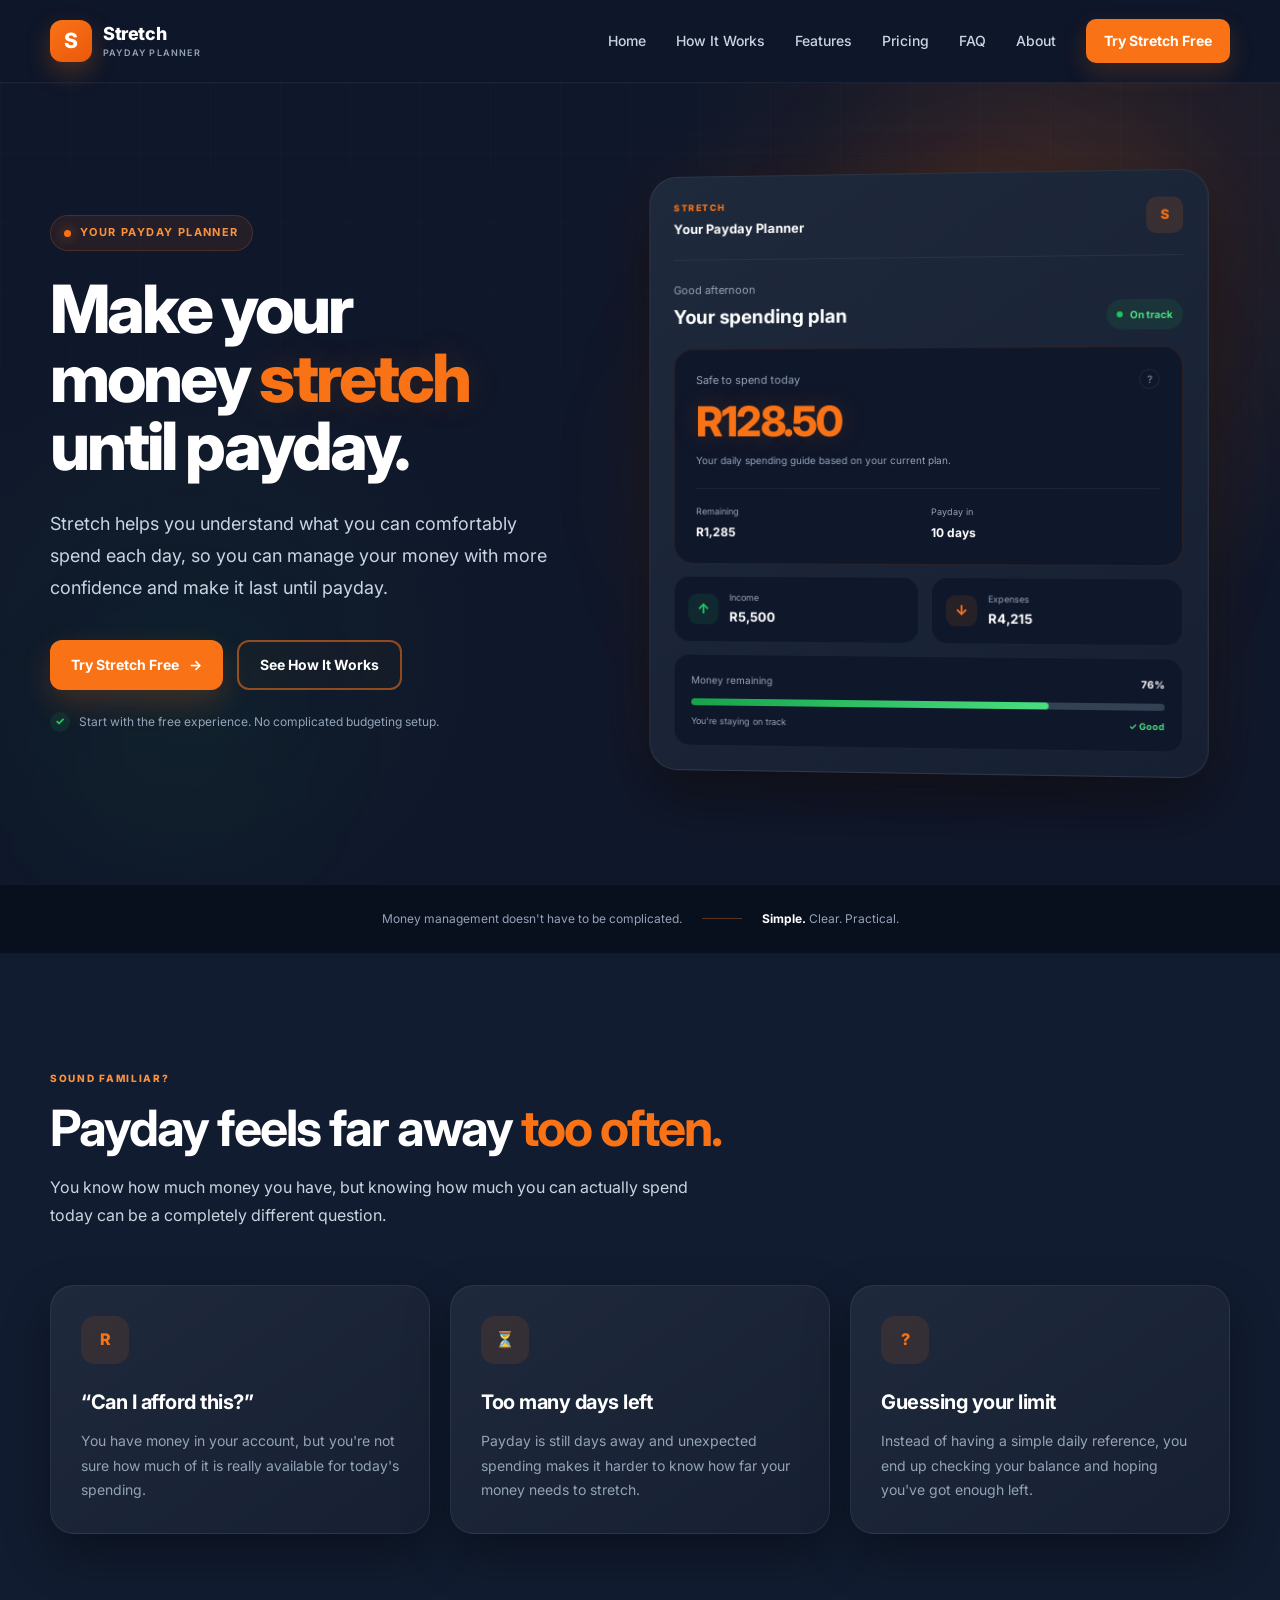
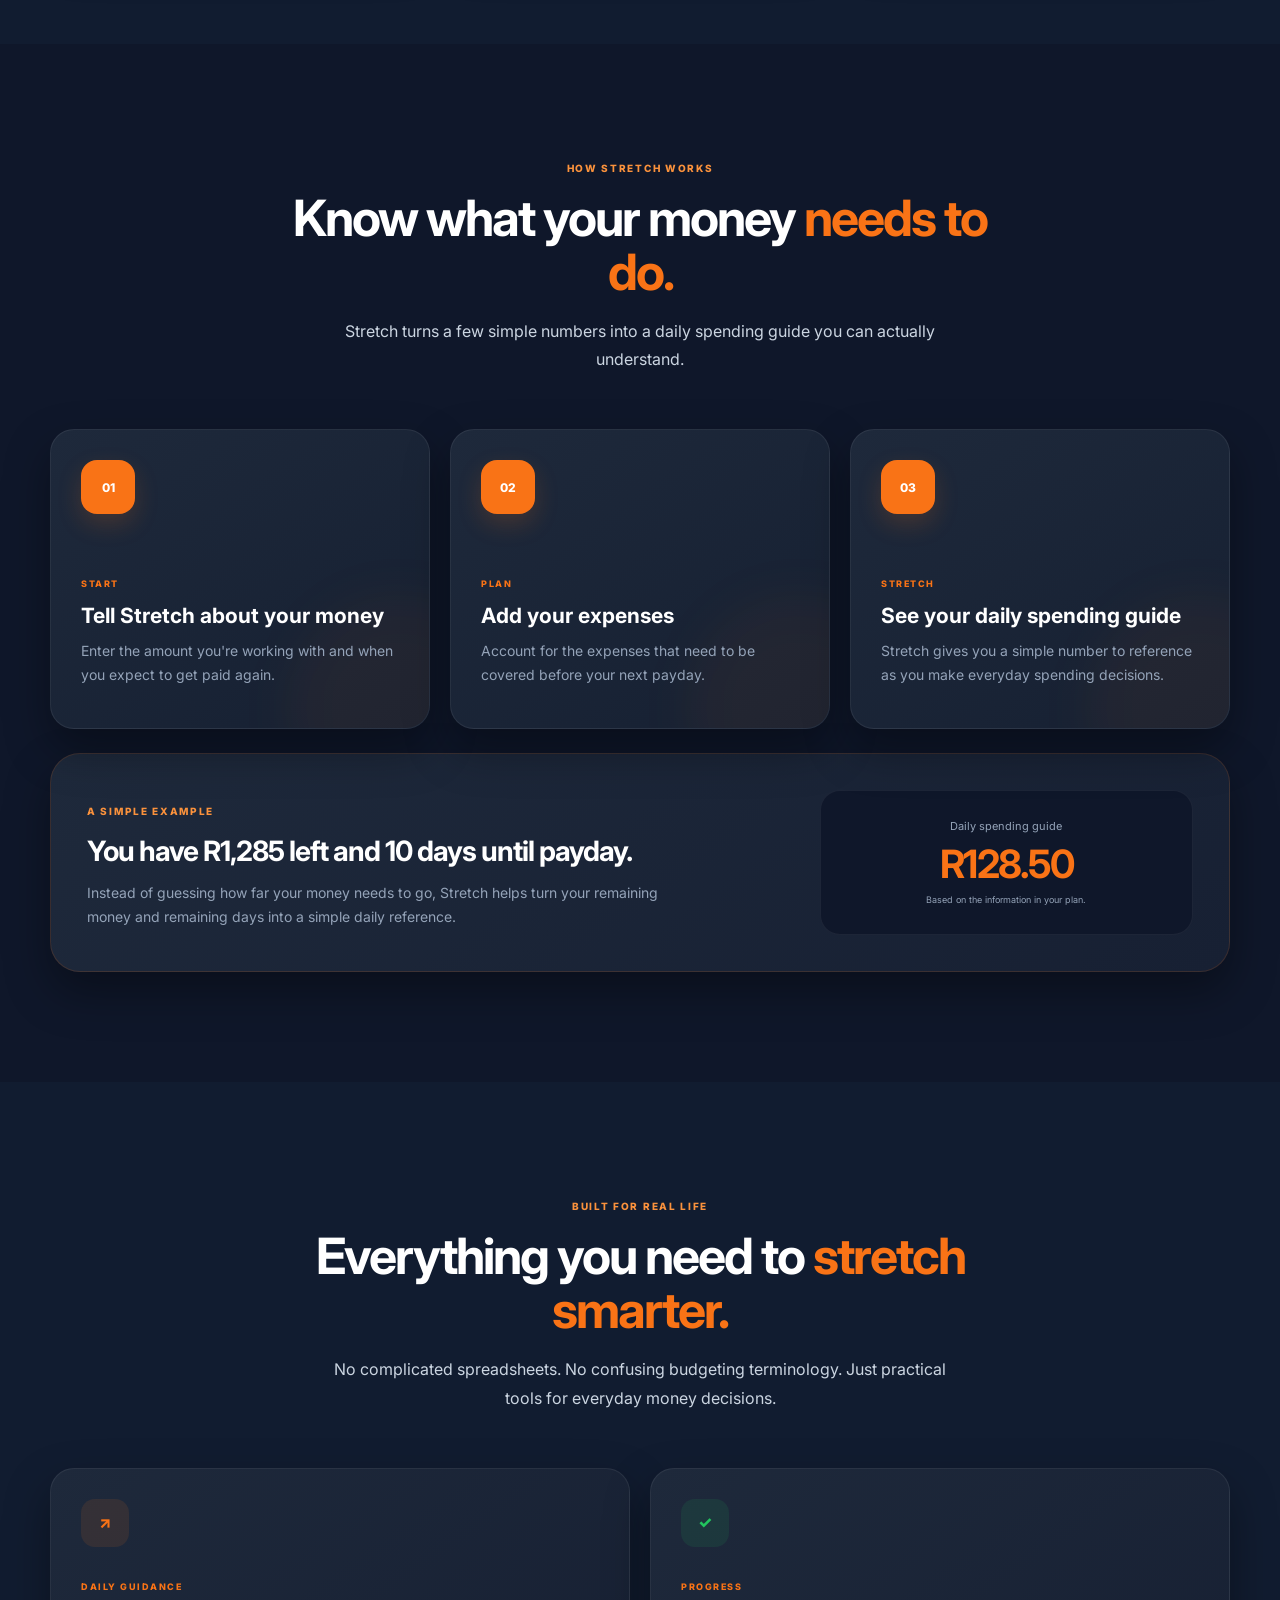
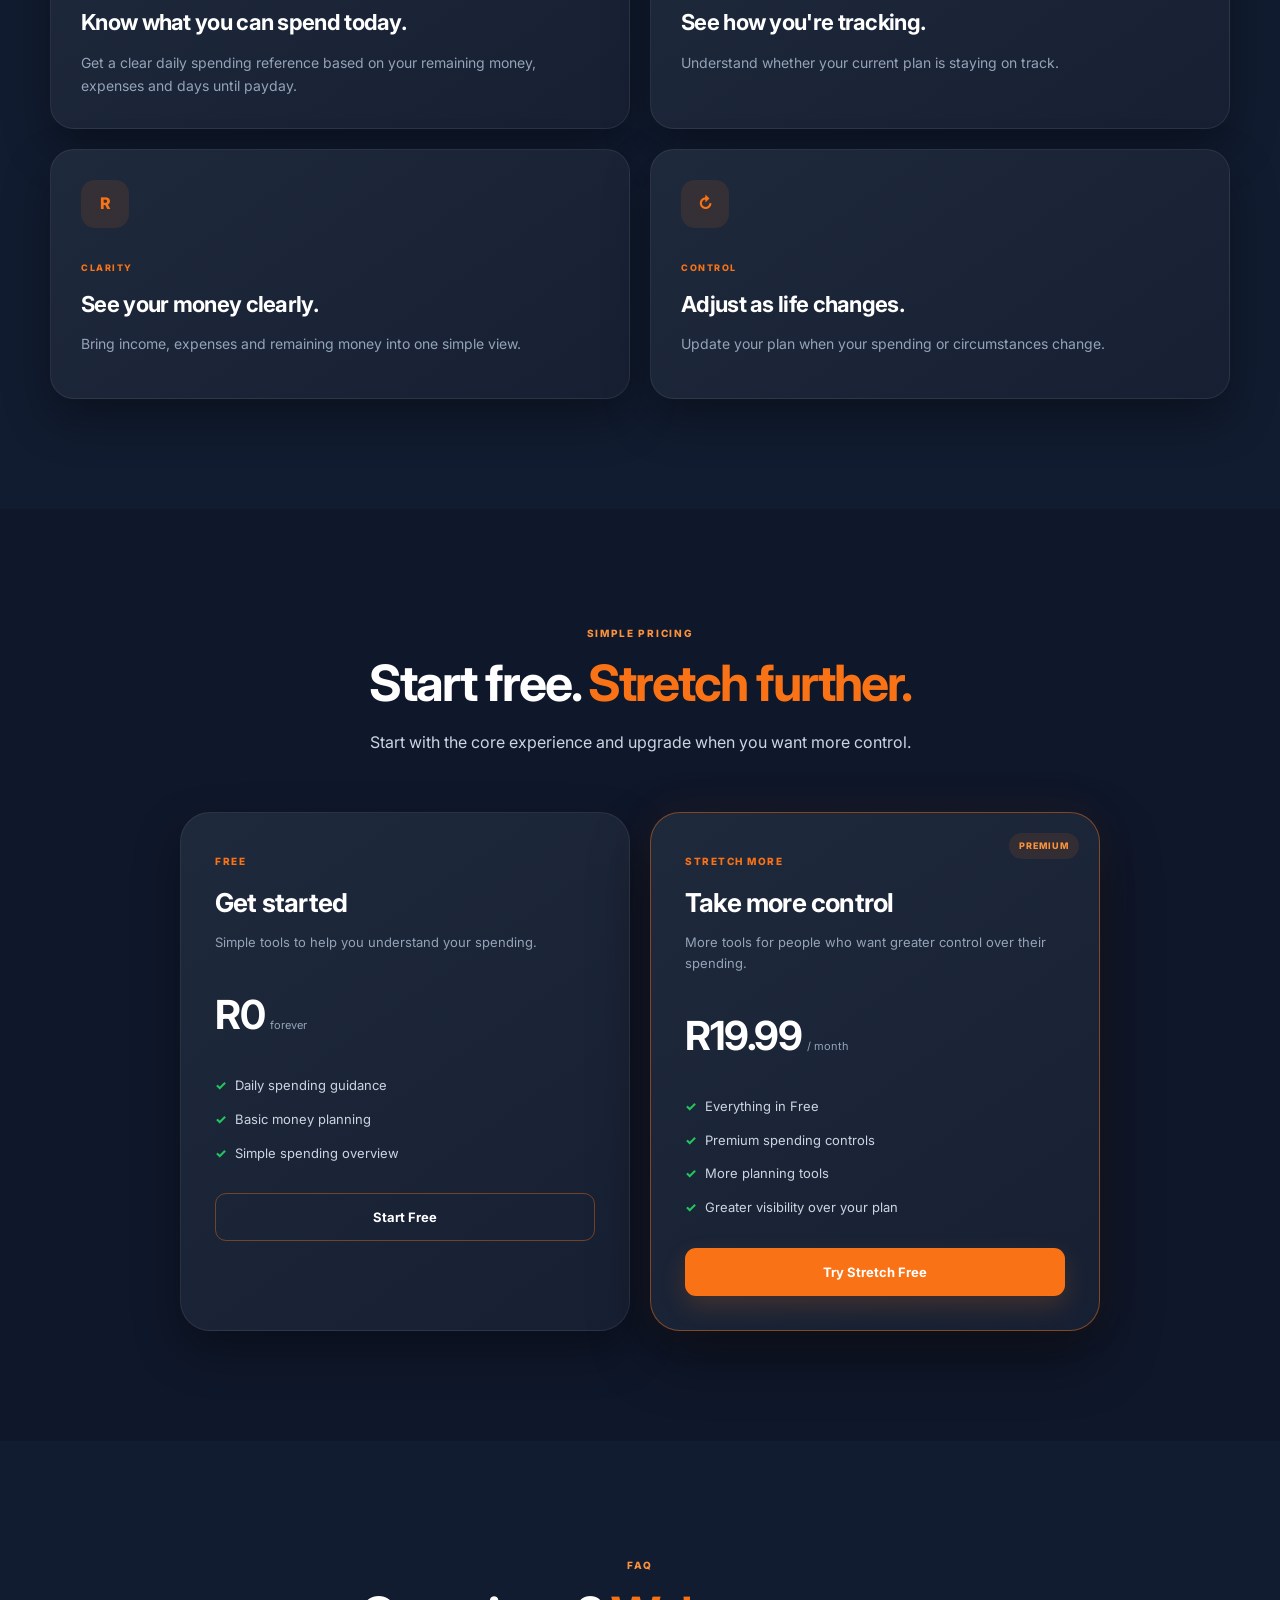
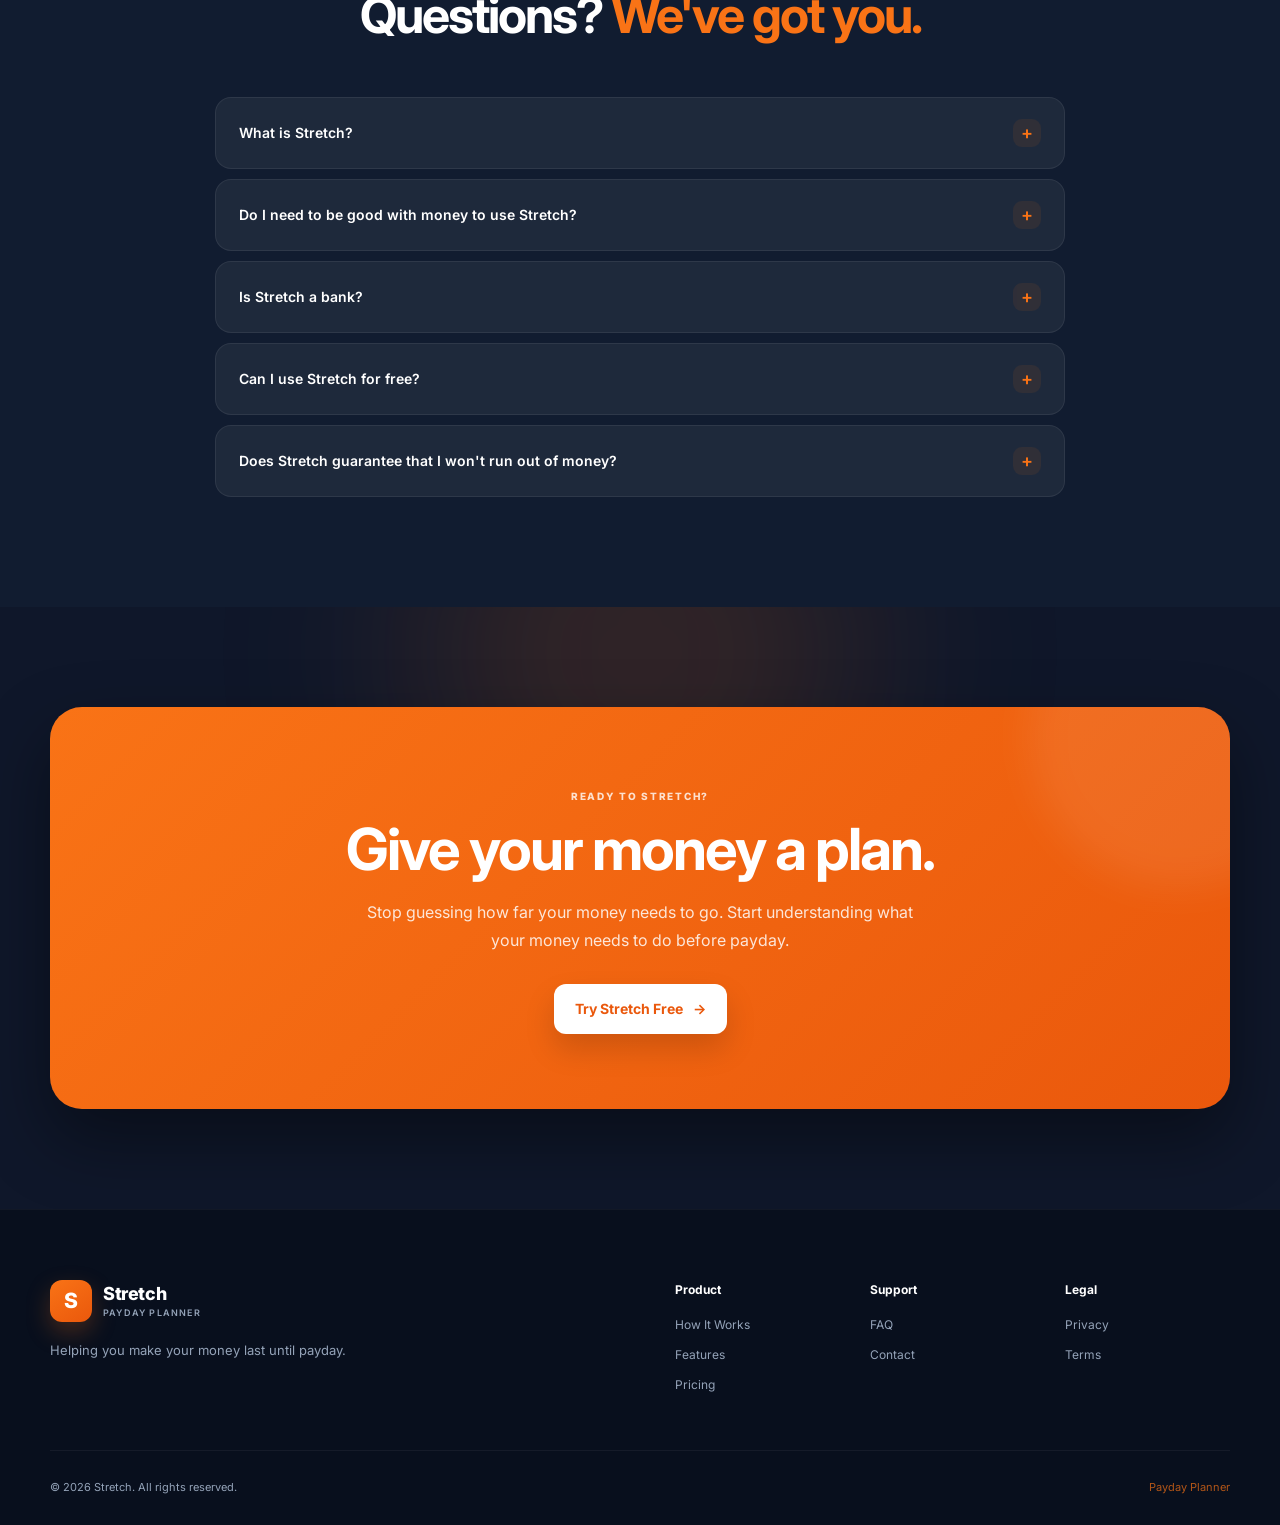
==== commit ce7a9e78: "new pages" ====
--- a/index.html
+++ b/index.html
@@ -48,15 +48,13 @@
             </button>
 
             <nav class="main-nav" id="mainNav">
-
-                <a href="#how-it-works">How It Works</a>
-                <a href="#features">Features</a>
-                <a href="#pricing">Pricing</a>
-                <a href="#faq">FAQ</a>
-
-                <a href="#about">About</a>
-
-                <a href="#try-stretch" class="nav-cta">
+                <a href="index.html" class="active">Home</a>
+                <a href="how-it-works.html">How It Works</a>
+                <a href="features.html">Features</a>
+                <a href="pricing.html">Pricing</a>
+                <a href="faq.html">FAQ</a>
+                <a href="about.html">About</a>
+                <a href="how-it-works.html" class="nav-cta">
                     Try Stretch Free
                 </a>
 
